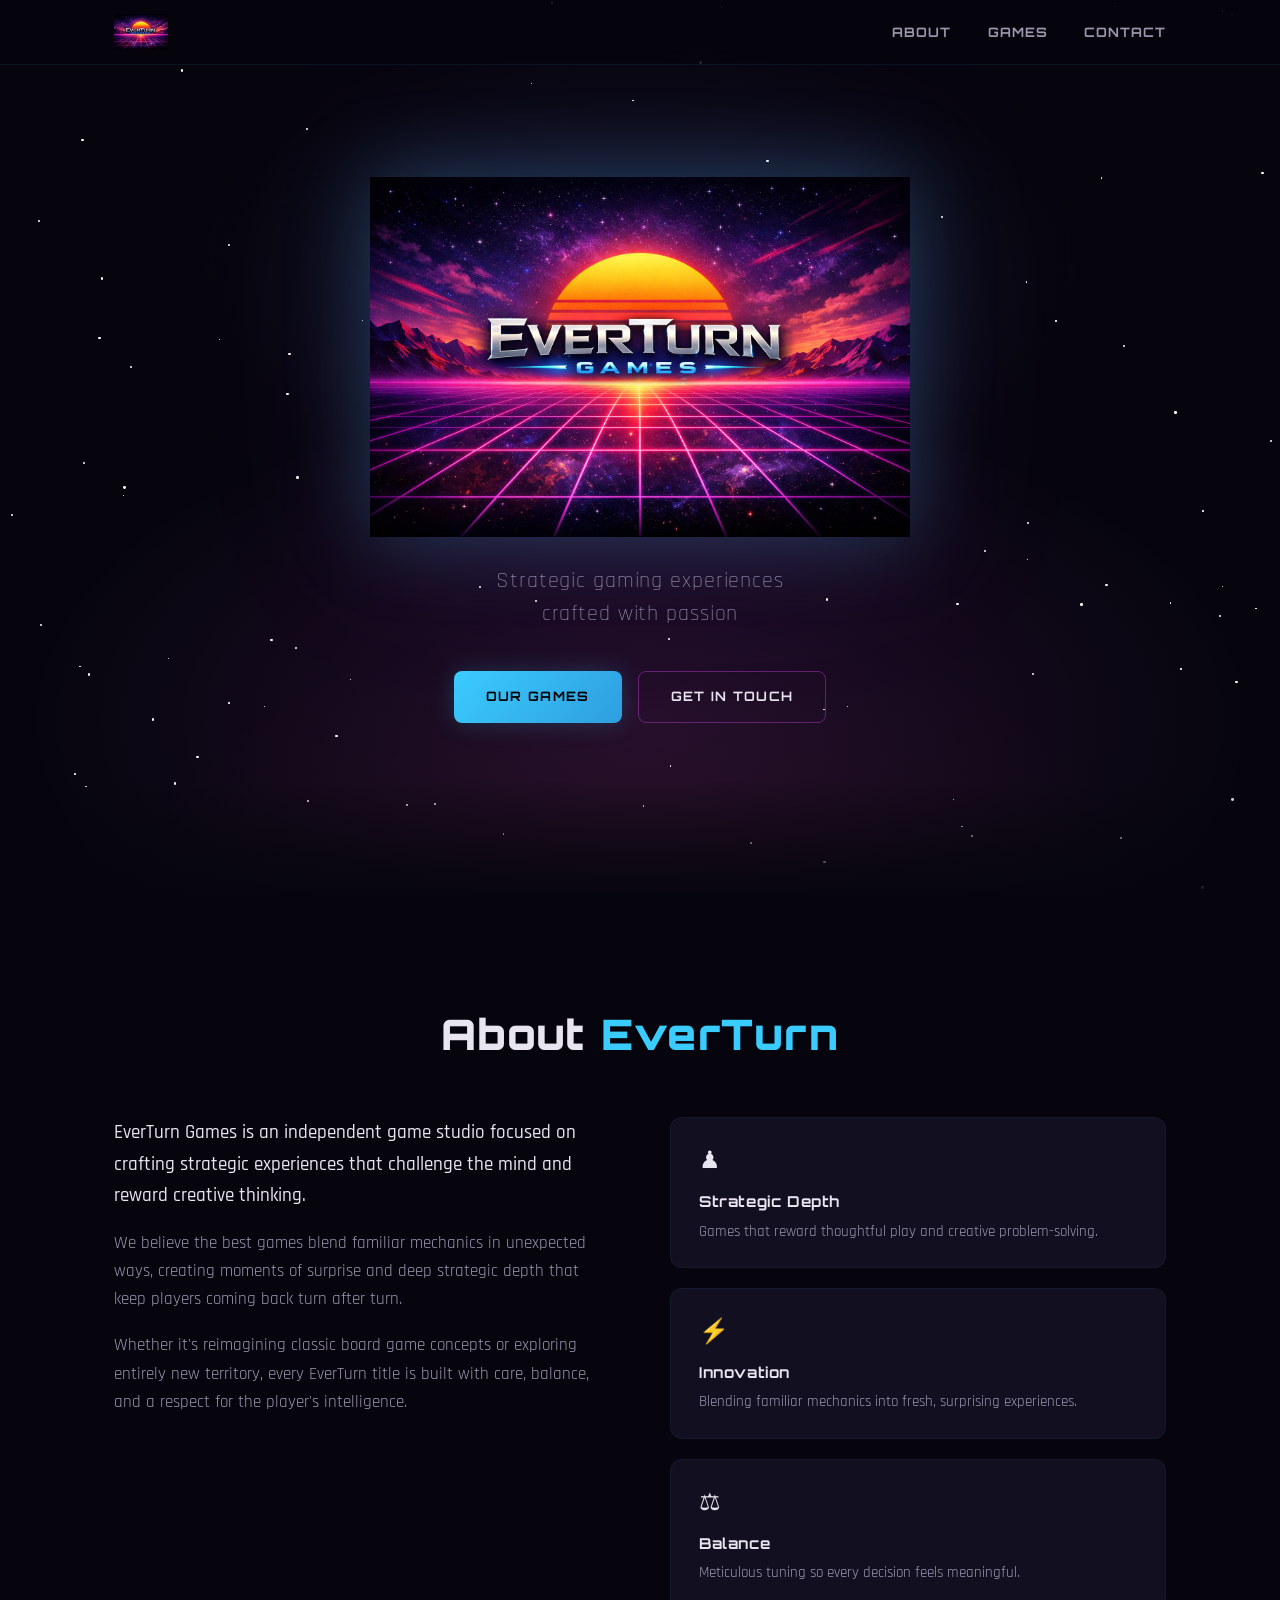
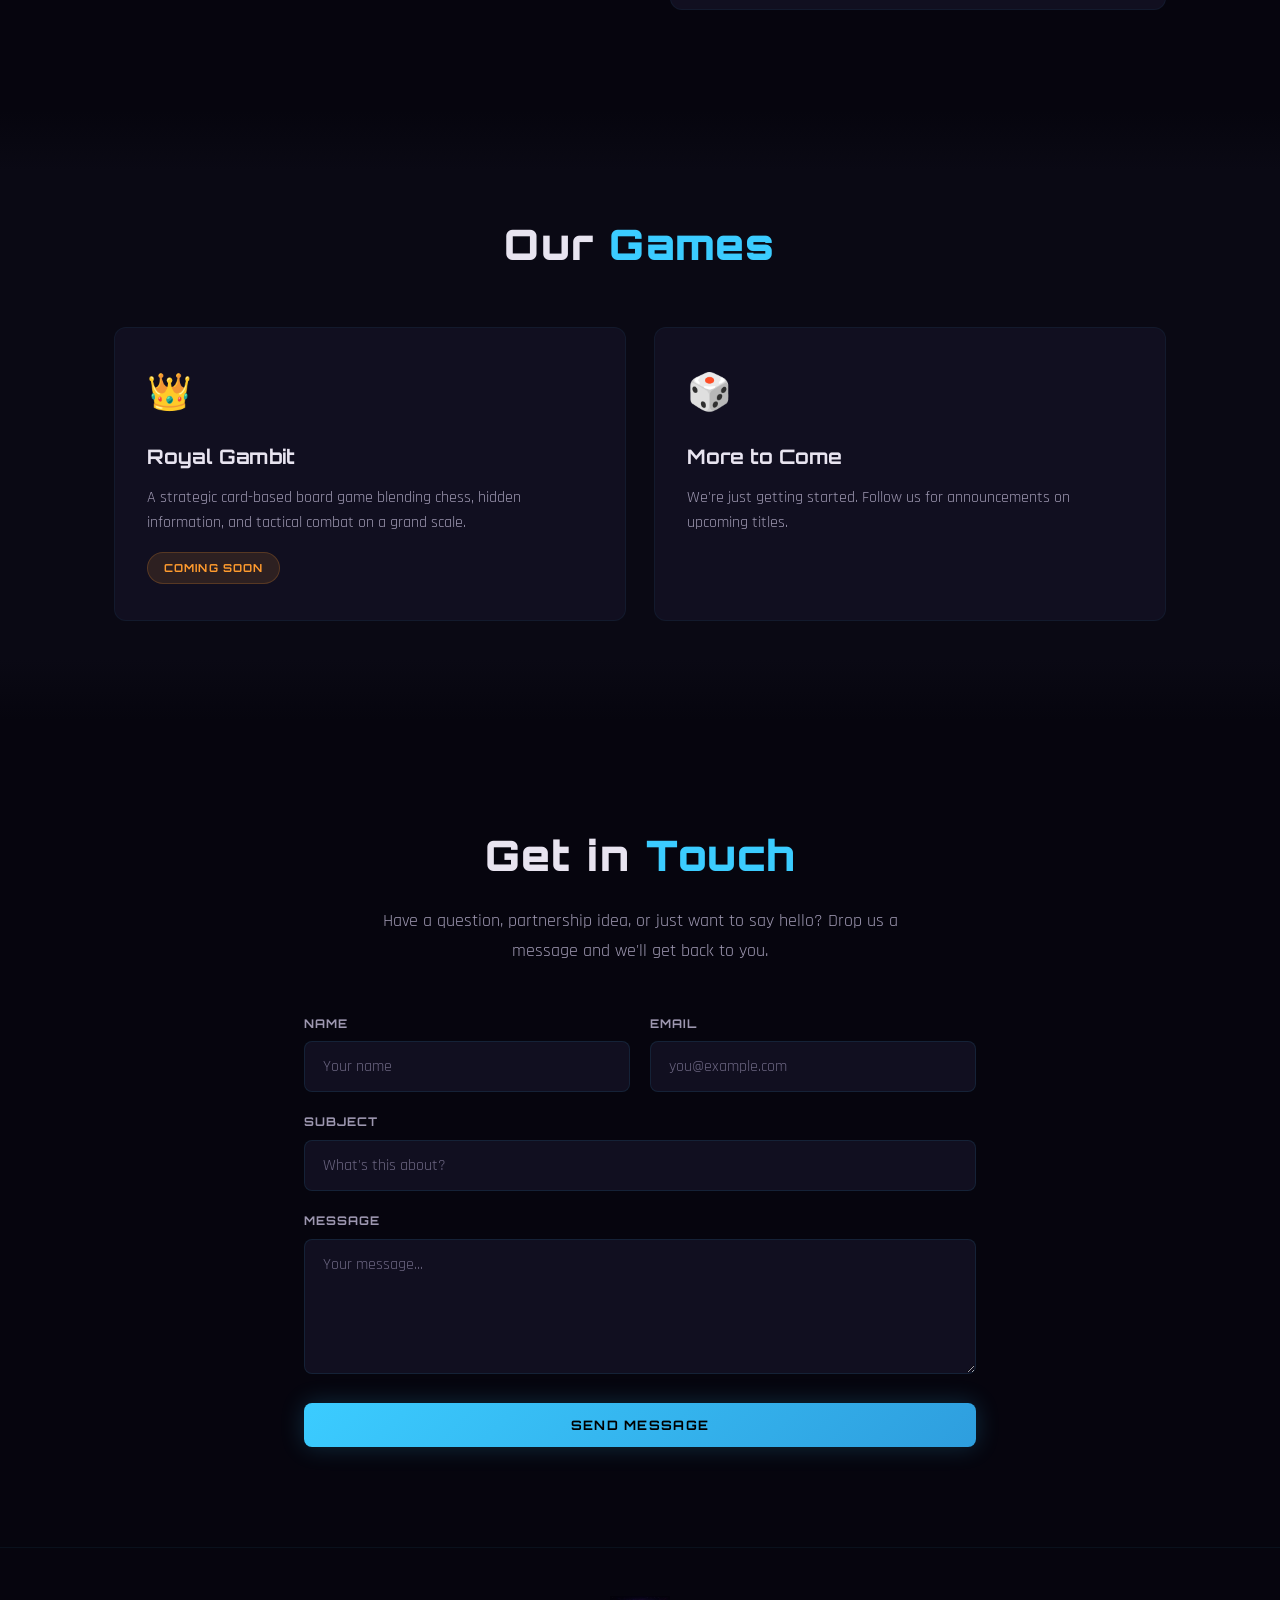
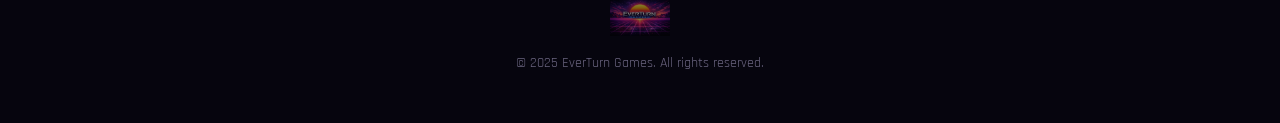
==== index.html @ e9b7fc5c "Initial site launch" ====
<!DOCTYPE html>
<html lang="en">
<head>
  <meta charset="UTF-8">
  <meta name="viewport" content="width=device-width, initial-scale=1.0">
  <title>EverTurn Games</title>
  <meta name="description" content="EverTurn Games — Strategic gaming experiences crafted with passion.">
  <link rel="stylesheet" href="style.css">
  <link rel="preconnect" href="https://fonts.googleapis.com">
  <link rel="preconnect" href="https://fonts.gstatic.com" crossorigin>
  <link href="https://fonts.googleapis.com/css2?family=Orbitron:wght@400;700;900&family=Rajdhani:wght@300;400;500;600;700&display=swap" rel="stylesheet">
</head>
<body>

  <!-- ═══════════════ NAV ═══════════════ -->
  <nav class="site-nav" id="nav">
    <div class="nav-inner">
      <a href="#hero" class="nav-logo">
        <img src="images/logo.png" alt="EverTurn Games" height="40">
      </a>
      <button class="nav-toggle" id="navToggle" aria-label="Toggle menu">
        <span></span><span></span><span></span>
      </button>
      <ul class="nav-links" id="navLinks">
        <li><a href="#about">About</a></li>
        <li><a href="#games">Games</a></li>
        <li><a href="#contact">Contact</a></li>
      </ul>
    </div>
  </nav>

  <!-- ═══════════════ HERO ═══════════════ -->
  <section class="hero" id="hero">
    <div class="hero-bg"></div>
    <div class="star-field" id="starField"></div>
    <div class="hero-content">
      <img src="images/logo.png" alt="EverTurn Games" class="hero-logo">
      <p class="hero-tagline">Strategic gaming experiences<br>crafted with passion</p>
      <div class="hero-buttons">
        <a href="#games" class="btn btn-primary">Our Games</a>
        <a href="#contact" class="btn btn-outline">Get in Touch</a>
      </div>
    </div>
    <div class="hero-fade"></div>
  </section>

  <!-- ═══════════════ ABOUT ═══════════════ -->
  <section class="section" id="about">
    <div class="container">
      <h2 class="section-title">About <span class="accent">EverTurn</span></h2>
      <div class="about-grid">
        <div class="about-text">
          <p>
            EverTurn Games is an independent game studio focused on crafting
            strategic experiences that challenge the mind and reward creative thinking.
          </p>
          <p>
            We believe the best games blend familiar mechanics in unexpected ways,
            creating moments of surprise and deep strategic depth that keep players
            coming back turn after turn.
          </p>
          <p>
            Whether it's reimagining classic board game concepts or exploring
            entirely new territory, every EverTurn title is built with care,
            balance, and a respect for the player's intelligence.
          </p>
        </div>
        <div class="about-values">
          <div class="value-card">
            <div class="value-icon">♟</div>
            <h3>Strategic Depth</h3>
            <p>Games that reward thoughtful play and creative problem-solving.</p>
          </div>
          <div class="value-card">
            <div class="value-icon">⚡</div>
            <h3>Innovation</h3>
            <p>Blending familiar mechanics into fresh, surprising experiences.</p>
          </div>
          <div class="value-card">
            <div class="value-icon">⚖</div>
            <h3>Balance</h3>
            <p>Meticulous tuning so every decision feels meaningful.</p>
          </div>
        </div>
      </div>
    </div>
  </section>

  <!-- ═══════════════ GAMES ═══════════════ -->
  <section class="section section-alt" id="games">
    <div class="container">
      <h2 class="section-title">Our <span class="accent">Games</span></h2>
      <div class="games-grid">
        <div class="game-card game-card--coming-soon">
          <div class="game-card-inner">
            <div class="game-card-icon">👑</div>
            <h3>Royal Gambit</h3>
            <p>A strategic card-based board game blending chess, hidden information, and tactical combat on a grand scale.</p>
            <span class="badge">Coming Soon</span>
          </div>
        </div>
        <div class="game-card game-card--placeholder">
          <div class="game-card-inner">
            <div class="game-card-icon">🎲</div>
            <h3>More to Come</h3>
            <p>We're just getting started. Follow us for announcements on upcoming titles.</p>
          </div>
        </div>
      </div>
    </div>
  </section>

  <!-- ═══════════════ CONTACT ═══════════════ -->
  <section class="section" id="contact">
    <div class="container container-narrow">
      <h2 class="section-title">Get in <span class="accent">Touch</span></h2>
      <p class="section-subtitle">
        Have a question, partnership idea, or just want to say hello?
        Drop us a message and we'll get back to you.
      </p>

      <!--
        ╔══════════════════════════════════════════════════════╗
        ║  FORMSPREE SETUP (one-time, takes 2 minutes):       ║
        ║                                                      ║
        ║  1. Go to https://formspree.io and sign up (free).  ║
        ║  2. Create a new form pointed to                     ║
        ║     contact@everturngames.com                        ║
        ║  3. Copy the form ID (looks like "xabcdefg").        ║
        ║  4. Replace YOUR_FORM_ID below with that ID.         ║
        ╚══════════════════════════════════════════════════════╝
      -->
      <form
        action="https://formspree.io/f/meelgbve"
        method="POST"
        class="contact-form"
        id="contactForm"
      >
        <div class="form-row">
          <div class="form-group">
            <label for="name">Name</label>
            <input type="text" id="name" name="name" required placeholder="Your name">
          </div>
          <div class="form-group">
            <label for="email">Email</label>
            <input type="email" id="email" name="email" required placeholder="you@example.com">
          </div>
        </div>
        <div class="form-group">
          <label for="subject">Subject</label>
          <input type="text" id="subject" name="subject" required placeholder="What's this about?">
        </div>
        <div class="form-group">
          <label for="message">Message</label>
          <textarea id="message" name="message" rows="5" required placeholder="Your message..."></textarea>
        </div>

        <!-- Honeypot for spam -->
        <input type="text" name="_gotcha" style="display:none">

        <button type="submit" class="btn btn-primary btn-full">Send Message</button>
      </form>
    </div>
  </section>

  <!-- ═══════════════ FOOTER ═══════════════ -->
  <footer class="site-footer">
    <div class="container">
      <img src="images/logo.png" alt="EverTurn Games" class="footer-logo">
      <p class="footer-text">&copy; 2025 EverTurn Games. All rights reserved.</p>
    </div>
  </footer>

  <script src="script.js"></script>
</body>
</html>
---- style.css ----
/* ═══════════════════════════════════════════
   EverTurn Games — Dark Cinematic Theme
   ═══════════════════════════════════════════ */

/* ── Reset & Variables ── */
*, *::before, *::after {
  margin: 0;
  padding: 0;
  box-sizing: border-box;
}

:root {
  --bg-deep:     #06050e;
  --bg-section:  #0a0914;
  --bg-card:     #110f20;
  --bg-card-hover: #1a1734;

  --neon-blue:   #3bccff;
  --neon-pink:   #e84bff;
  --neon-orange: #ff9b2e;
  --sunset:      #ff5e3a;

  --text-primary:   #e8e4f0;
  --text-secondary: #9d97b0;
  --text-dim:       #6b6580;

  --font-display: 'Orbitron', sans-serif;
  --font-body:    'Rajdhani', sans-serif;

  --container-max: 1100px;
  --radius:  12px;
  --radius-sm: 8px;
}

html {
  scroll-behavior: smooth;
  scroll-padding-top: 70px;
}

body {
  font-family: var(--font-body);
  font-weight: 400;
  font-size: 17px;
  line-height: 1.65;
  color: var(--text-primary);
  background: var(--bg-deep);
  -webkit-font-smoothing: antialiased;
}

img { max-width: 100%; display: block; }
a   { color: var(--neon-blue); text-decoration: none; }

.container {
  max-width: var(--container-max);
  margin: 0 auto;
  padding: 0 24px;
}
.container-narrow { max-width: 720px; }


/* ═══════════════ NAV ═══════════════ */
.site-nav {
  position: fixed;
  top: 0; left: 0; right: 0;
  z-index: 1000;
  background: rgba(6, 5, 14, 0.7);
  backdrop-filter: blur(18px);
  -webkit-backdrop-filter: blur(18px);
  border-bottom: 1px solid rgba(59, 204, 255, 0.08);
  transition: background 0.3s;
}
.site-nav.scrolled {
  background: rgba(6, 5, 14, 0.92);
}
.nav-inner {
  max-width: var(--container-max);
  margin: 0 auto;
  padding: 0 24px;
  display: flex;
  align-items: center;
  justify-content: space-between;
  height: 64px;
}
.nav-logo img { height: 36px; width: auto; }
.nav-links {
  display: flex;
  list-style: none;
  gap: 36px;
}
.nav-links a {
  font-family: var(--font-display);
  font-size: 13px;
  font-weight: 700;
  letter-spacing: 0.08em;
  text-transform: uppercase;
  color: var(--text-secondary);
  transition: color 0.25s;
}
.nav-links a:hover { color: var(--neon-blue); }

/* Mobile toggle */
.nav-toggle {
  display: none;
  background: none;
  border: none;
  cursor: pointer;
  flex-direction: column;
  gap: 5px;
  padding: 4px;
}
.nav-toggle span {
  display: block;
  width: 24px;
  height: 2px;
  background: var(--text-primary);
  border-radius: 2px;
  transition: transform 0.3s, opacity 0.3s;
}


/* ═══════════════ HERO ═══════════════ */
.hero {
  position: relative;
  min-height: 100vh;
  display: flex;
  align-items: center;
  justify-content: center;
  overflow: hidden;
}
.hero-bg {
  position: absolute;
  inset: 0;
  background:
    radial-gradient(ellipse 80% 60% at 50% 80%, rgba(232, 75, 255, 0.12) 0%, transparent 60%),
    radial-gradient(ellipse 70% 50% at 50% 30%, rgba(59, 204, 255, 0.08) 0%, transparent 50%),
    radial-gradient(ellipse 100% 80% at 50% 100%, rgba(255, 94, 58, 0.06) 0%, transparent 40%),
    var(--bg-deep);
}
.star-field {
  position: absolute;
  inset: 0;
  pointer-events: none;
}
.star-field .star {
  position: absolute;
  width: 2px;
  height: 2px;
  background: #fff;
  border-radius: 50%;
  animation: twinkle var(--dur) ease-in-out infinite alternate;
}
@keyframes twinkle {
  0%   { opacity: var(--min-o, 0.15); }
  100% { opacity: var(--max-o, 0.8); }
}

.hero-content {
  position: relative;
  z-index: 2;
  text-align: center;
  padding: 0 24px;
  animation: fadeUp 1s ease-out both;
}
@keyframes fadeUp {
  from { opacity: 0; transform: translateY(30px); }
  to   { opacity: 1; transform: translateY(0); }
}

.hero-logo {
  max-width: 600px;
  width: 90%;
  margin: 0 auto 28px;
  filter: drop-shadow(0 0 40px rgba(59, 204, 255, 0.25))
          drop-shadow(0 0 80px rgba(232, 75, 255, 0.12));
}

.hero-tagline {
  font-family: var(--font-body);
  font-size: 22px;
  font-weight: 300;
  color: var(--text-secondary);
  letter-spacing: 0.04em;
  margin-bottom: 40px;
  line-height: 1.5;
}

.hero-buttons {
  display: flex;
  gap: 16px;
  justify-content: center;
  flex-wrap: wrap;
}

.hero-fade {
  position: absolute;
  bottom: 0; left: 0; right: 0;
  height: 120px;
  background: linear-gradient(to bottom, transparent, var(--bg-deep));
  z-index: 1;
}


/* ═══════════════ BUTTONS ═══════════════ */
.btn {
  display: inline-flex;
  align-items: center;
  justify-content: center;
  font-family: var(--font-display);
  font-size: 13px;
  font-weight: 700;
  letter-spacing: 0.1em;
  text-transform: uppercase;
  padding: 14px 32px;
  border-radius: var(--radius-sm);
  border: none;
  cursor: pointer;
  transition: all 0.3s;
}
.btn-primary {
  background: linear-gradient(135deg, var(--neon-blue), #2e9ede);
  color: #000;
  box-shadow: 0 0 24px rgba(59, 204, 255, 0.2);
}
.btn-primary:hover {
  box-shadow: 0 0 36px rgba(59, 204, 255, 0.4);
  transform: translateY(-2px);
}
.btn-outline {
  background: transparent;
  color: var(--text-primary);
  border: 1px solid rgba(232, 75, 255, 0.35);
}
.btn-outline:hover {
  border-color: var(--neon-pink);
  box-shadow: 0 0 20px rgba(232, 75, 255, 0.15);
  transform: translateY(-2px);
}
.btn-full { width: 100%; }


/* ═══════════════ SECTIONS ═══════════════ */
.section {
  padding: 100px 0;
  position: relative;
}
.section-alt {
  background:
    linear-gradient(180deg, var(--bg-deep) 0%, var(--bg-section) 10%, var(--bg-section) 90%, var(--bg-deep) 100%);
}

.section-title {
  font-family: var(--font-display);
  font-size: clamp(28px, 4vw, 42px);
  font-weight: 900;
  text-align: center;
  margin-bottom: 16px;
  letter-spacing: 0.03em;
}
.section-title .accent { color: var(--neon-blue); }

.section-subtitle {
  text-align: center;
  color: var(--text-secondary);
  max-width: 520px;
  margin: 0 auto 48px;
  font-size: 18px;
}


/* ═══════════════ ABOUT ═══════════════ */
.about-grid {
  display: grid;
  grid-template-columns: 1fr 1fr;
  gap: 60px;
  margin-top: 48px;
  align-items: start;
}
.about-text p {
  margin-bottom: 18px;
  color: var(--text-secondary);
  font-size: 17px;
}
.about-text p:first-child {
  color: var(--text-primary);
  font-size: 19px;
  font-weight: 500;
}
.about-values {
  display: flex;
  flex-direction: column;
  gap: 20px;
}
.value-card {
  background: var(--bg-card);
  border: 1px solid rgba(59, 204, 255, 0.06);
  border-radius: var(--radius);
  padding: 24px 28px;
  transition: border-color 0.3s, transform 0.3s;
}
.value-card:hover {
  border-color: rgba(59, 204, 255, 0.18);
  transform: translateX(4px);
}
.value-icon {
  font-size: 24px;
  margin-bottom: 8px;
}
.value-card h3 {
  font-family: var(--font-display);
  font-size: 15px;
  font-weight: 700;
  letter-spacing: 0.04em;
  margin-bottom: 6px;
}
.value-card p {
  font-size: 15px;
  color: var(--text-secondary);
  line-height: 1.5;
}


/* ═══════════════ GAMES ═══════════════ */
.games-grid {
  display: grid;
  grid-template-columns: repeat(auto-fit, minmax(300px, 1fr));
  gap: 28px;
  margin-top: 48px;
}
.game-card {
  background: var(--bg-card);
  border: 1px solid rgba(59, 204, 255, 0.06);
  border-radius: var(--radius);
  overflow: hidden;
  transition: border-color 0.3s, transform 0.3s, box-shadow 0.3s;
}
.game-card:hover {
  border-color: rgba(59, 204, 255, 0.2);
  transform: translateY(-4px);
  box-shadow: 0 12px 40px rgba(0, 0, 0, 0.4);
}
.game-card-inner { padding: 36px 32px; }
.game-card-icon { font-size: 36px; margin-bottom: 16px; }
.game-card h3 {
  font-family: var(--font-display);
  font-size: 20px;
  font-weight: 700;
  margin-bottom: 12px;
}
.game-card p {
  color: var(--text-secondary);
  font-size: 16px;
  line-height: 1.6;
  margin-bottom: 16px;
}
.badge {
  display: inline-block;
  font-family: var(--font-display);
  font-size: 11px;
  font-weight: 700;
  letter-spacing: 0.1em;
  text-transform: uppercase;
  padding: 6px 16px;
  border-radius: 100px;
  background: rgba(255, 155, 46, 0.12);
  color: var(--neon-orange);
  border: 1px solid rgba(255, 155, 46, 0.2);
}


/* ═══════════════ CONTACT FORM ═══════════════ */
.contact-form {
  margin-top: 48px;
}
.form-row {
  display: grid;
  grid-template-columns: 1fr 1fr;
  gap: 20px;
}
.form-group {
  margin-bottom: 20px;
}
.form-group label {
  display: block;
  font-family: var(--font-display);
  font-size: 12px;
  font-weight: 700;
  letter-spacing: 0.08em;
  text-transform: uppercase;
  color: var(--text-secondary);
  margin-bottom: 8px;
}
.form-group input,
.form-group textarea {
  width: 100%;
  font-family: var(--font-body);
  font-size: 16px;
  color: var(--text-primary);
  background: var(--bg-card);
  border: 1px solid rgba(59, 204, 255, 0.1);
  border-radius: var(--radius-sm);
  padding: 14px 18px;
  transition: border-color 0.3s, box-shadow 0.3s;
  outline: none;
}
.form-group input::placeholder,
.form-group textarea::placeholder {
  color: var(--text-dim);
}
.form-group input:focus,
.form-group textarea:focus {
  border-color: var(--neon-blue);
  box-shadow: 0 0 0 3px rgba(59, 204, 255, 0.08);
}
.form-group textarea { resize: vertical; min-height: 120px; }


/* ═══════════════ FOOTER ═══════════════ */
.site-footer {
  border-top: 1px solid rgba(59, 204, 255, 0.06);
  padding: 48px 0;
  text-align: center;
}
.footer-logo {
  height: 40px;
  margin: 0 auto 16px;
  opacity: 0.5;
}
.footer-text {
  font-size: 14px;
  color: var(--text-dim);
}


/* ═══════════════ SCROLL ANIMATIONS ═══════════════ */
.section-title,
.about-text,
.value-card,
.game-card,
.contact-form,
.section-subtitle {
  opacity: 0;
  transform: translateY(24px);
  transition: opacity 0.7s ease-out, transform 0.7s ease-out;
}
.visible {
  opacity: 1;
  transform: translateY(0);
}
/* Stagger children */
.value-card:nth-child(2) { transition-delay: 0.1s; }
.value-card:nth-child(3) { transition-delay: 0.2s; }
.game-card:nth-child(2) { transition-delay: 0.12s; }


/* ═══════════════ RESPONSIVE ═══════════════ */
@media (max-width: 768px) {
  .nav-toggle { display: flex; }
  .nav-links {
    position: fixed;
    top: 64px;
    left: 0; right: 0;
    background: rgba(6, 5, 14, 0.96);
    backdrop-filter: blur(20px);
    flex-direction: column;
    align-items: center;
    gap: 0;
    padding: 8px 0 20px;
    transform: translateY(-110%);
    transition: transform 0.35s ease;
    border-bottom: 1px solid rgba(59, 204, 255, 0.08);
  }
  .nav-links.open { transform: translateY(0); }
  .nav-links li { width: 100%; text-align: center; }
  .nav-links a {
    display: block;
    padding: 14px 0;
    font-size: 14px;
  }

  .hero-logo { max-width: 340px; }
  .hero-tagline { font-size: 18px; }

  .about-grid {
    grid-template-columns: 1fr;
    gap: 40px;
  }

  .form-row {
    grid-template-columns: 1fr;
    gap: 0;
  }

  .section { padding: 72px 0; }
}

@media (max-width: 480px) {
  .hero-logo { max-width: 260px; }
  .hero-tagline { font-size: 16px; }
  .hero-buttons { flex-direction: column; align-items: center; }
  .btn { width: 100%; max-width: 280px; }
}
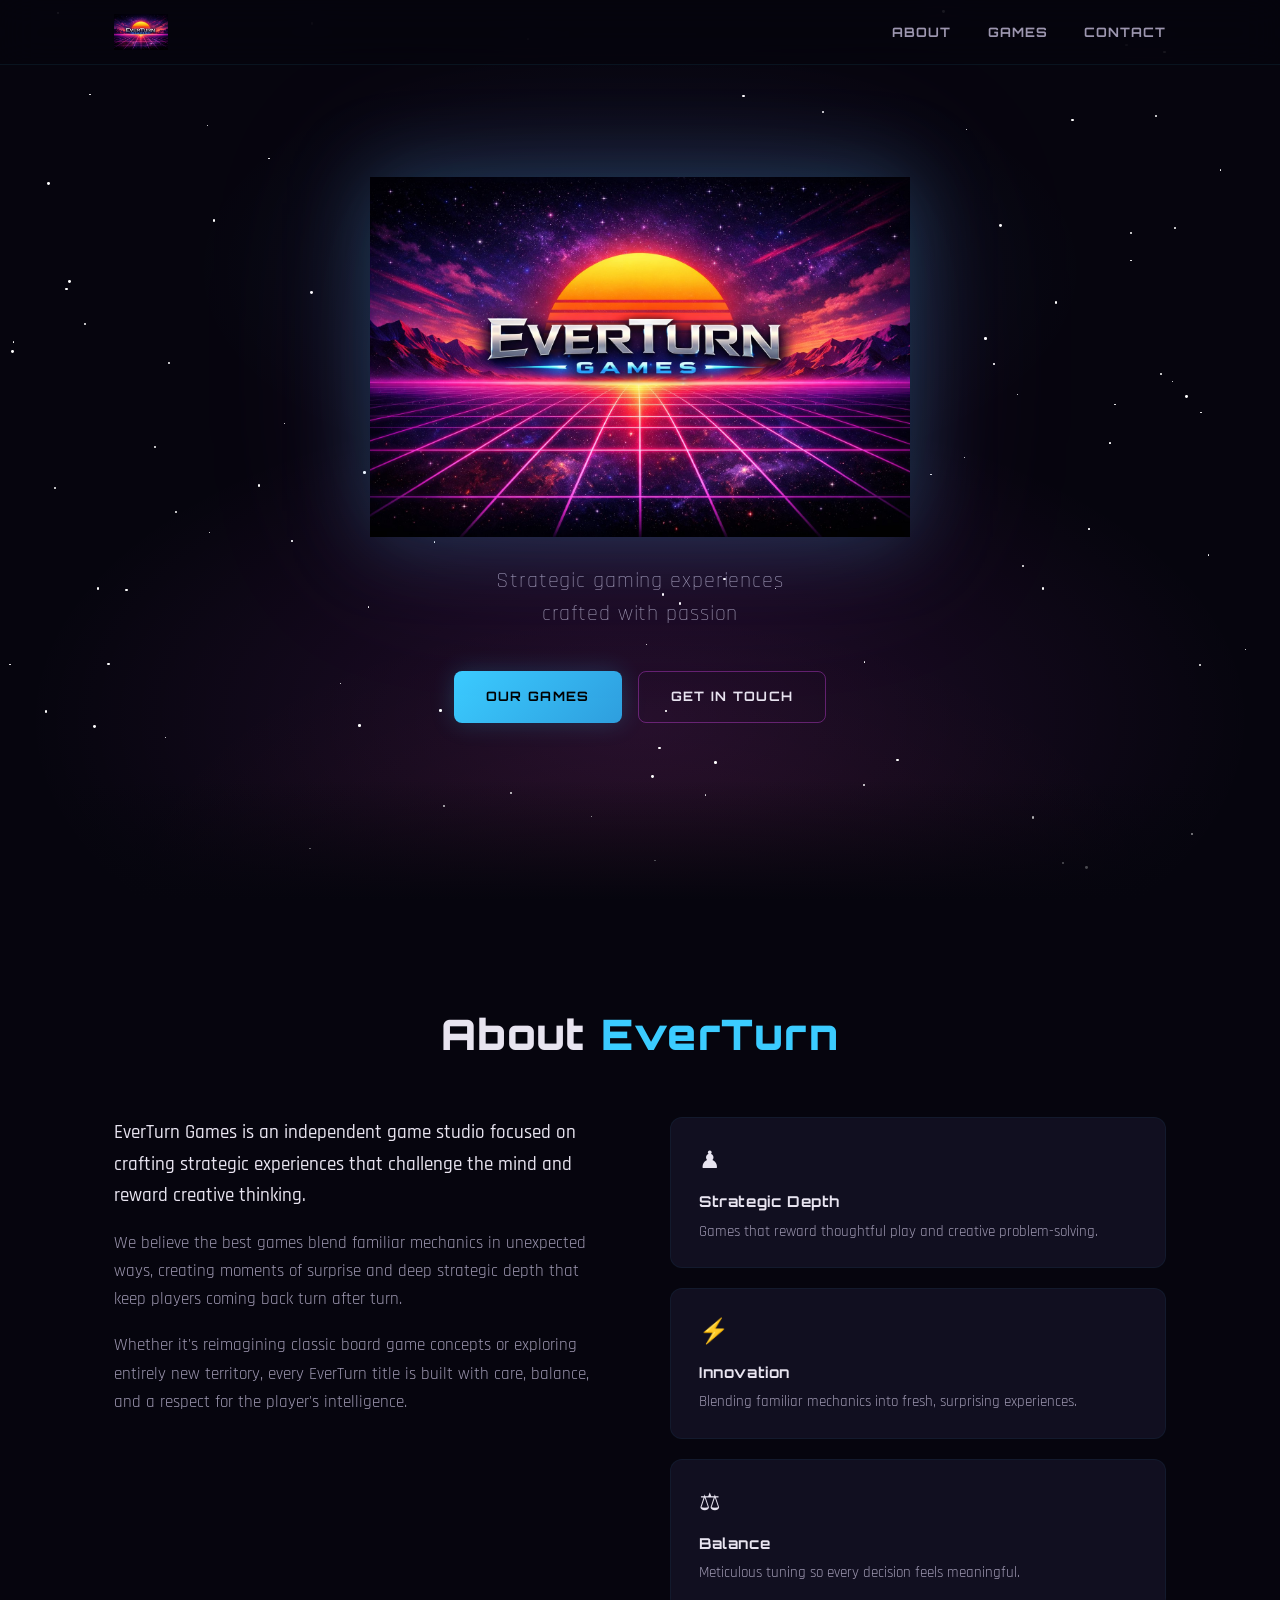
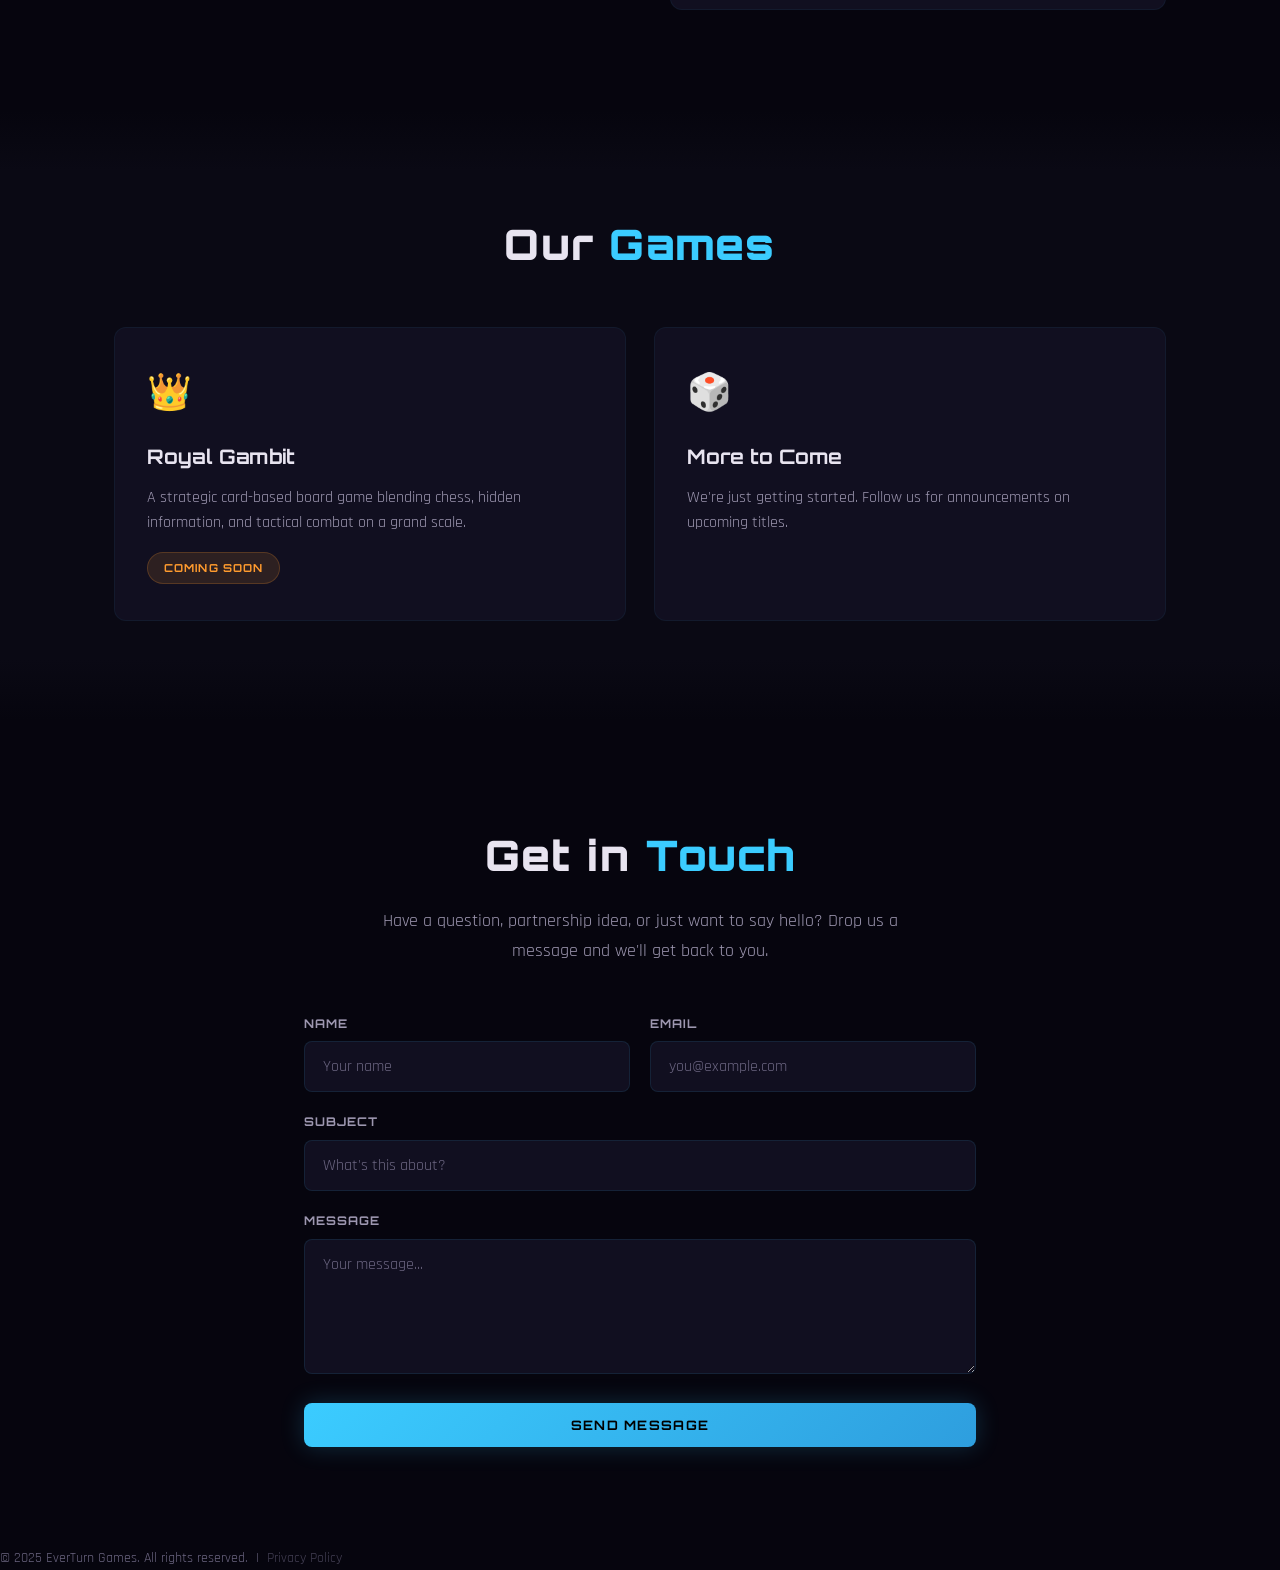
==== commit 9af1c98c: "Update footer content in index.html Removed footer section and added footer text with privacy policy" ====
--- a/index.html
+++ b/index.html
@@ -164,12 +164,11 @@
   </section>
 
   <!-- ═══════════════ FOOTER ═══════════════ -->
-  <footer class="site-footer">
-    <div class="container">
-      <img src="images/logo.png" alt="EverTurn Games" class="footer-logo">
-      <p class="footer-text">&copy; 2025 EverTurn Games. All rights reserved.</p>
-    </div>
-  </footer>
+<p class="footer-text">
+  &copy; 2025 EverTurn Games. All rights reserved.
+  &nbsp;|&nbsp;
+  <a href="privacy-policy.html" style="color:inherit; opacity:0.6; text-decoration:none;">Privacy Policy</a>
+</p>
 
   <script src="script.js"></script>
 </body>
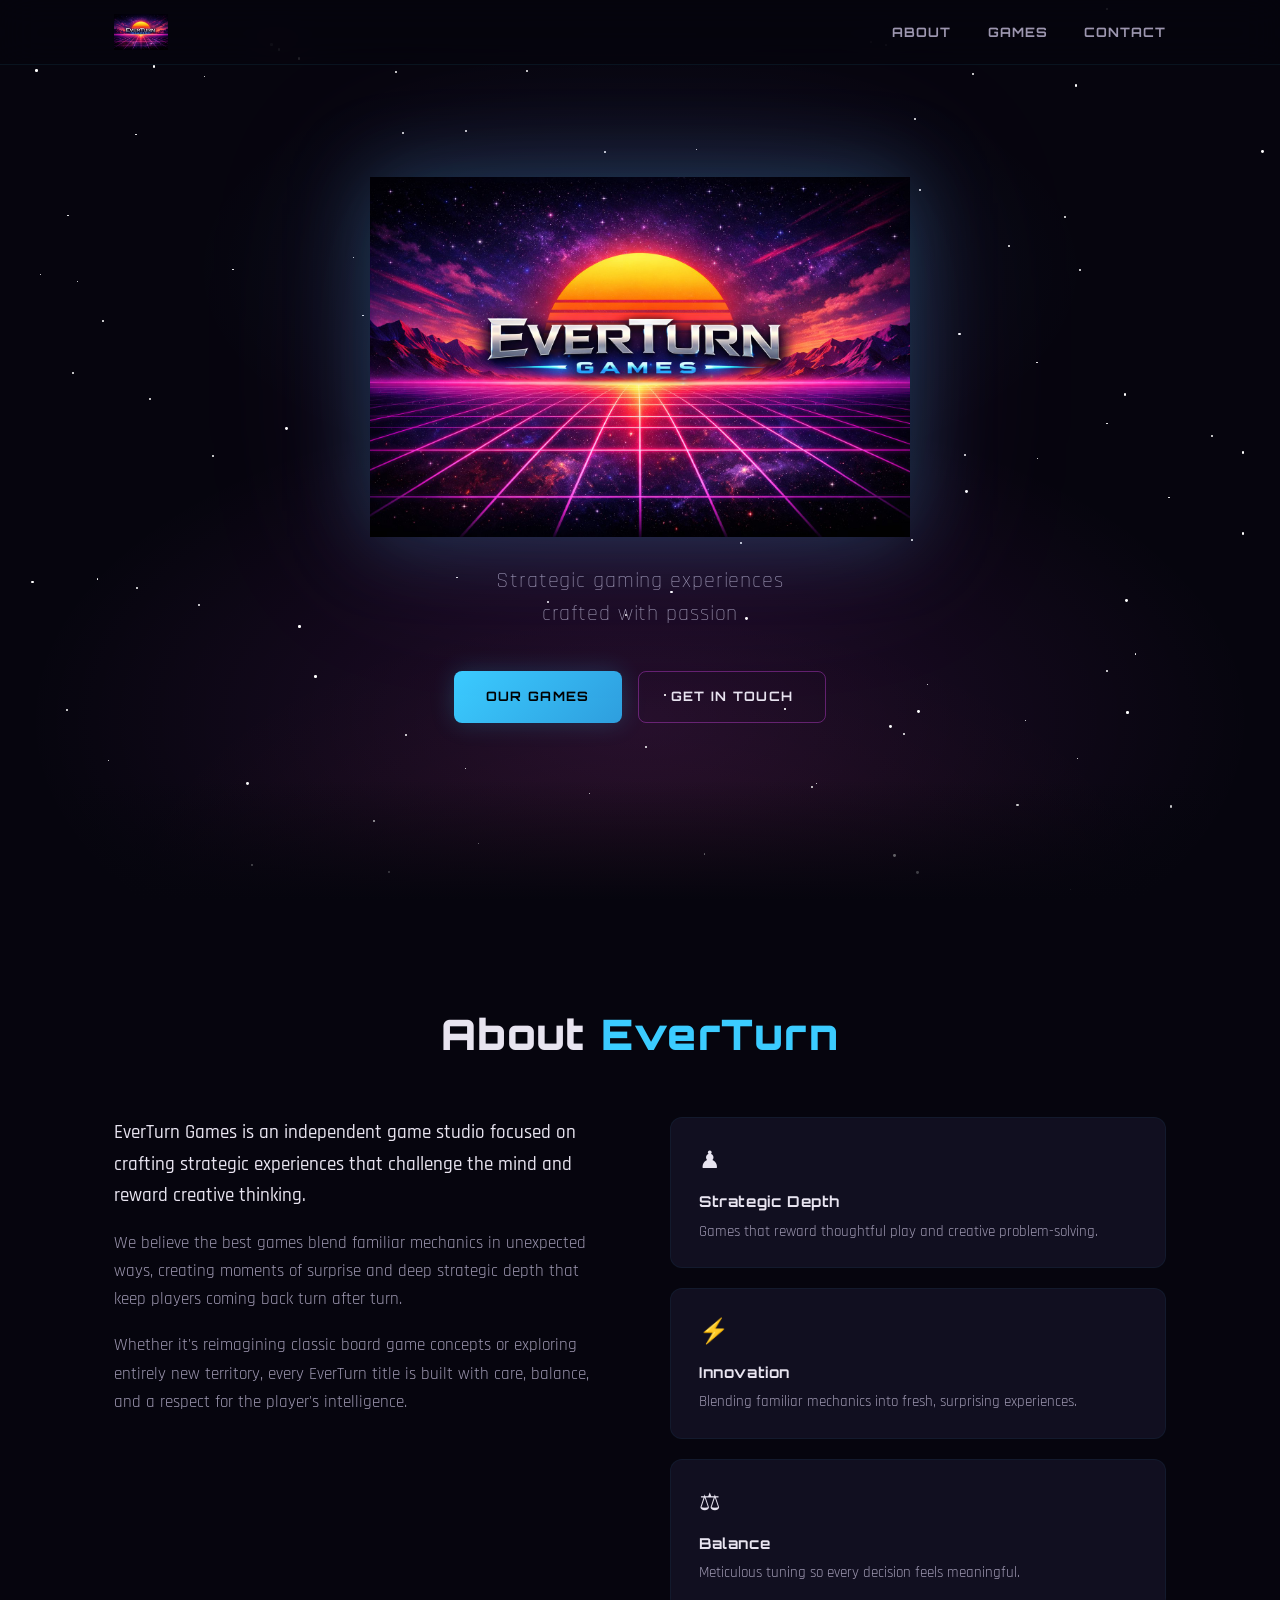
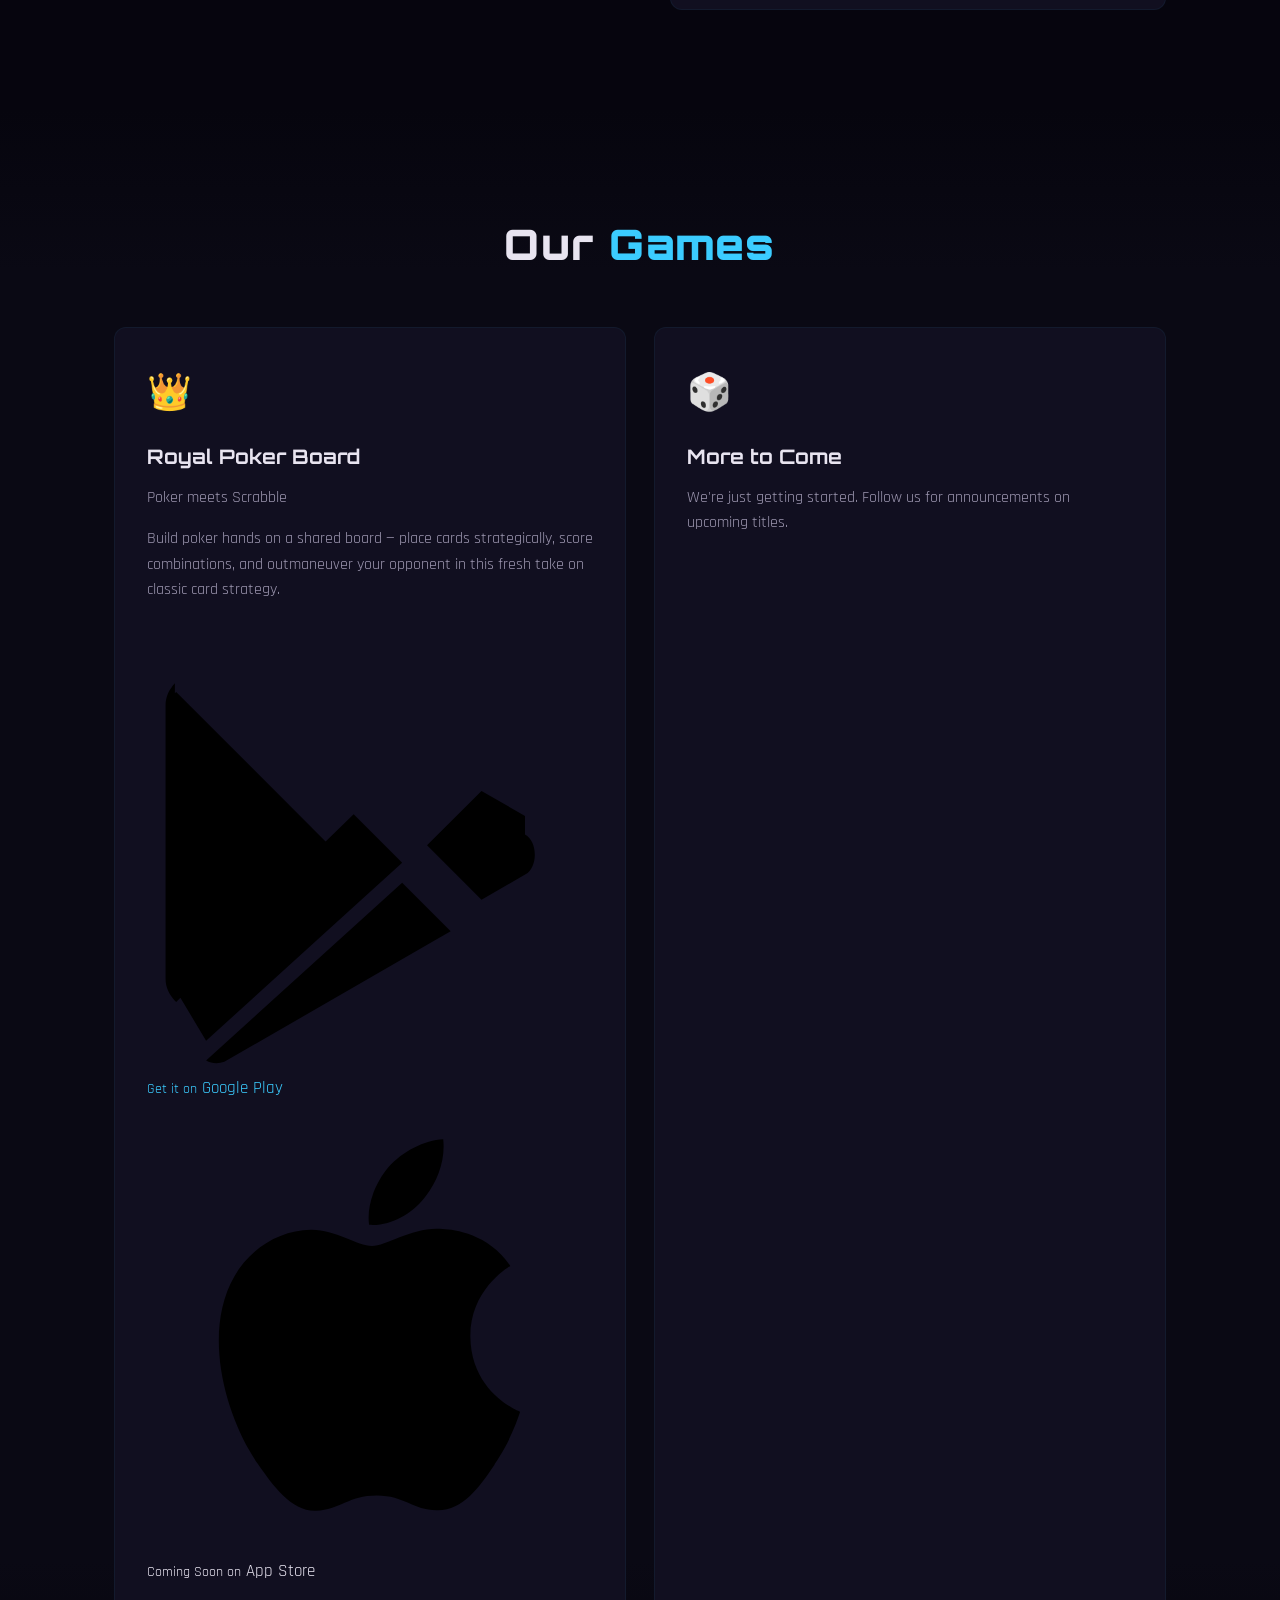
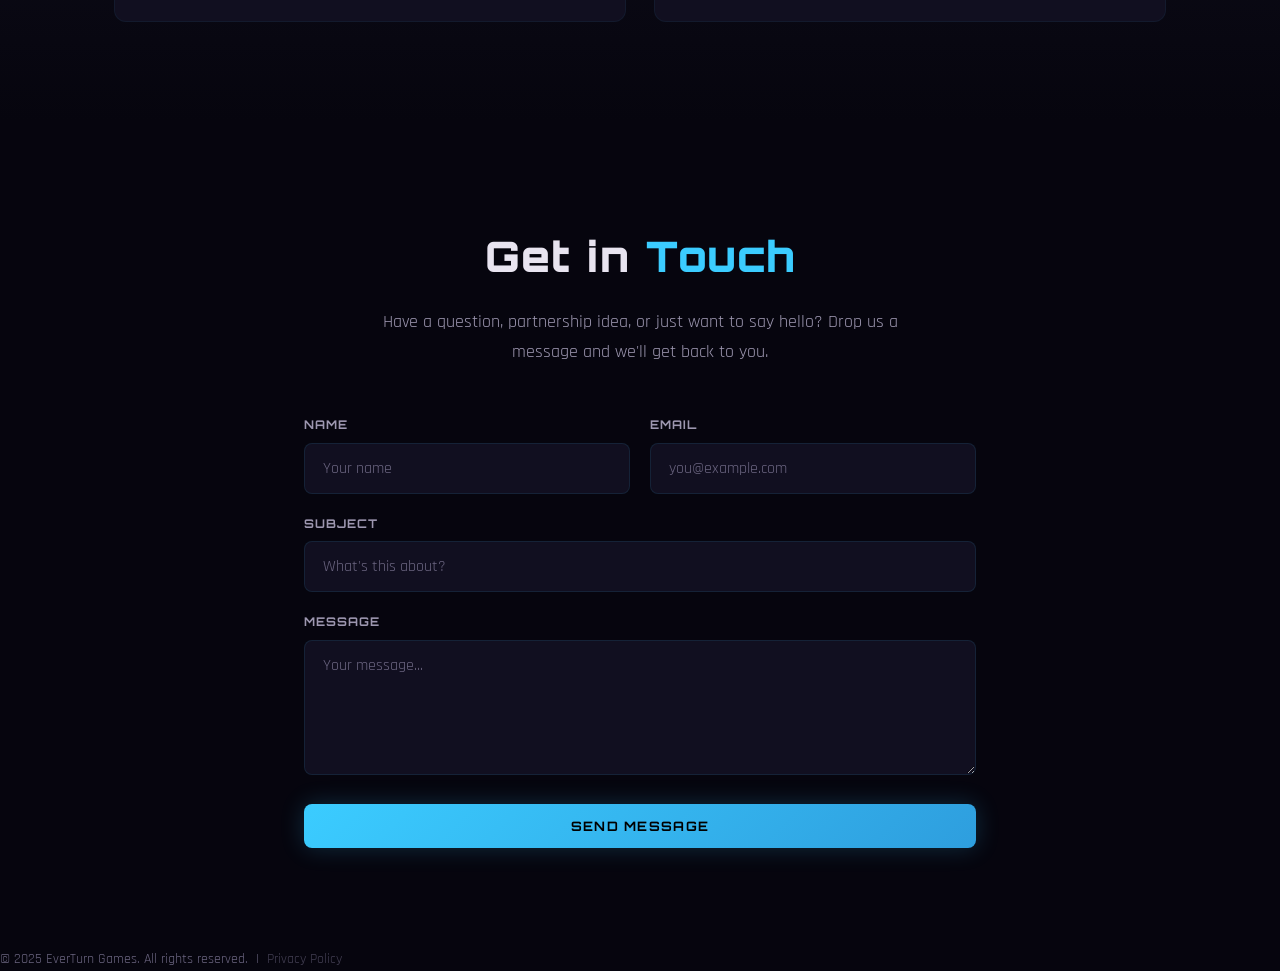
==== commit 9ba90370: "Refactor index.html structure and clean up comments" ====
--- a/index.html
+++ b/index.html
@@ -11,7 +11,7 @@
   <link href="https://fonts.googleapis.com/css2?family=Orbitron:wght@400;700;900&family=Rajdhani:wght@300;400;500;600;700&display=swap" rel="stylesheet">
 </head>
 <body>
-
+ 
   <!-- ═══════════════ NAV ═══════════════ -->
   <nav class="site-nav" id="nav">
     <div class="nav-inner">
@@ -28,7 +28,7 @@
       </ul>
     </div>
   </nav>
-
+ 
   <!-- ═══════════════ HERO ═══════════════ -->
   <section class="hero" id="hero">
     <div class="hero-bg"></div>
@@ -43,7 +43,7 @@
     </div>
     <div class="hero-fade"></div>
   </section>
-
+ 
   <!-- ═══════════════ ABOUT ═══════════════ -->
   <section class="section" id="about">
     <div class="container">
@@ -85,20 +85,66 @@
       </div>
     </div>
   </section>
-
+ 
   <!-- ═══════════════ GAMES ═══════════════ -->
   <section class="section section-alt" id="games">
     <div class="container">
       <h2 class="section-title">Our <span class="accent">Games</span></h2>
       <div class="games-grid">
-        <div class="game-card game-card--coming-soon">
+ 
+        <!-- ── ROYAL POKER BOARD ── -->
+        <div class="game-card game-card--live">
           <div class="game-card-inner">
-            <div class="game-card-icon">👑</div>
-            <h3>Royal Gambit</h3>
-            <p>A strategic card-based board game blending chess, hidden information, and tactical combat on a grand scale.</p>
-            <span class="badge">Coming Soon</span>
-          </div>
-        </div>
+            <!--
+              ICON PLACEMENT:
+              Put the Royal Poker Board icon image at:
+                images/royal-poker-board-icon.png
+              Recommended: 512×512 px PNG (same image you use for the app stores)
+            -->
+            <img
+              src="images/royal-poker-board-icon.png"
+              alt="Royal Poker Board icon"
+              class="game-card-icon-img"
+              onerror="this.style.display='none'; this.nextElementSibling.style.display='flex';"
+            >
+            <div class="game-card-icon" style="display:none;">👑</div>
+ 
+            <h3>Royal Poker Board</h3>
+            <p class="game-tagline">Poker meets Scrabble</p>
+            <p>Build poker hands on a shared board — place cards strategically, score combinations, and outmaneuver your opponent in this fresh take on classic card strategy.</p>
+ 
+            <div class="store-buttons">
+              <!-- Google Play -->
+              <a
+                href="https://play.google.com/store/apps/details?id=com.everturn.royalpokerboard"
+                class="store-btn store-btn--gplay"
+                target="_blank"
+                rel="noopener"
+              >
+                <svg viewBox="0 0 24 24" xmlns="http://www.w3.org/2000/svg" aria-hidden="true">
+                  <path d="M3.18 23.76c.3.17.65.19.98.07l12.18-7.03-2.61-2.61-10.55 9.57zm-1.68-20.3C1.19 3.8 1 4.18 1 4.64v14.72c0 .46.19.84.5 1.18l.07.07 8.24-8.24v-.2L1.57 3.93l-.07.07zM20.34 10.6l-2.34-1.35-2.93 2.93 2.93 2.93 2.37-1.37c.67-.39.67-1.76-.03-2.14zm-17.16 12.1l10.55-9.59-2.61-2.61L1.5 19.88l1.68 2.82z"/>
+                </svg>
+                <span>
+                  <small>Get it on</small>
+                  Google Play
+                </span>
+              </a>
+ 
+              <!-- App Store — Coming Soon -->
+              <div class="store-btn store-btn--apple store-btn--soon">
+                <svg viewBox="0 0 24 24" xmlns="http://www.w3.org/2000/svg" aria-hidden="true">
+                  <path d="M18.71 19.5c-.83 1.24-1.71 2.45-3.05 2.47-1.34.03-1.77-.79-3.29-.79-1.53 0-2 .77-3.27.82-1.31.05-2.3-1.32-3.14-2.53C4.25 17 2.94 12.45 4.7 9.39c.87-1.52 2.43-2.48 4.12-2.51 1.28-.02 2.5.87 3.29.87.78 0 2.26-1.07 3.8-.91.65.03 2.47.26 3.64 1.98-.09.06-2.17 1.28-2.15 3.81.03 3.02 2.65 4.03 2.68 4.04-.03.07-.42 1.44-1.38 2.83M13 3.5c.73-.83 1.94-1.46 2.94-1.5.13 1.17-.34 2.35-1.04 3.19-.69.85-1.83 1.51-2.95 1.42-.15-1.15.41-2.35 1.05-3.11z"/>
+                </svg>
+                <span>
+                  <small>Coming Soon on</small>
+                  App Store
+                </span>
+              </div>
+            </div>
+          </div>
+        </div>
+ 
+        <!-- ── MORE TO COME ── -->
         <div class="game-card game-card--placeholder">
           <div class="game-card-inner">
             <div class="game-card-icon">🎲</div>
@@ -106,10 +152,11 @@
             <p>We're just getting started. Follow us for announcements on upcoming titles.</p>
           </div>
         </div>
+ 
       </div>
     </div>
   </section>
-
+ 
   <!-- ═══════════════ CONTACT ═══════════════ -->
   <section class="section" id="contact">
     <div class="container container-narrow">
@@ -118,18 +165,6 @@
         Have a question, partnership idea, or just want to say hello?
         Drop us a message and we'll get back to you.
       </p>
-
-      <!--
-        ╔══════════════════════════════════════════════════════╗
-        ║  FORMSPREE SETUP (one-time, takes 2 minutes):       ║
-        ║                                                      ║
-        ║  1. Go to https://formspree.io and sign up (free).  ║
-        ║  2. Create a new form pointed to                     ║
-        ║     contact@everturngames.com                        ║
-        ║  3. Copy the form ID (looks like "xabcdefg").        ║
-        ║  4. Replace YOUR_FORM_ID below with that ID.         ║
-        ╚══════════════════════════════════════════════════════╝
-      -->
       <form
         action="https://formspree.io/f/meelgbve"
         method="POST"
@@ -154,22 +189,22 @@
           <label for="message">Message</label>
           <textarea id="message" name="message" rows="5" required placeholder="Your message..."></textarea>
         </div>
-
-        <!-- Honeypot for spam -->
         <input type="text" name="_gotcha" style="display:none">
-
         <button type="submit" class="btn btn-primary btn-full">Send Message</button>
       </form>
     </div>
   </section>
-
+ 
   <!-- ═══════════════ FOOTER ═══════════════ -->
-<p class="footer-text">
-  &copy; 2025 EverTurn Games. All rights reserved.
-  &nbsp;|&nbsp;
-  <a href="privacy-policy.html" style="color:inherit; opacity:0.6; text-decoration:none;">Privacy Policy</a>
-</p>
-
+  <footer>
+    <p class="footer-text">
+      &copy; 2025 EverTurn Games. All rights reserved.
+      &nbsp;|&nbsp;
+      <a href="privacy-policy.html" style="color:inherit; opacity:0.6; text-decoration:none;">Privacy Policy</a>
+    </p>
+  </footer>
+ 
   <script src="script.js"></script>
 </body>
 </html>
+ 
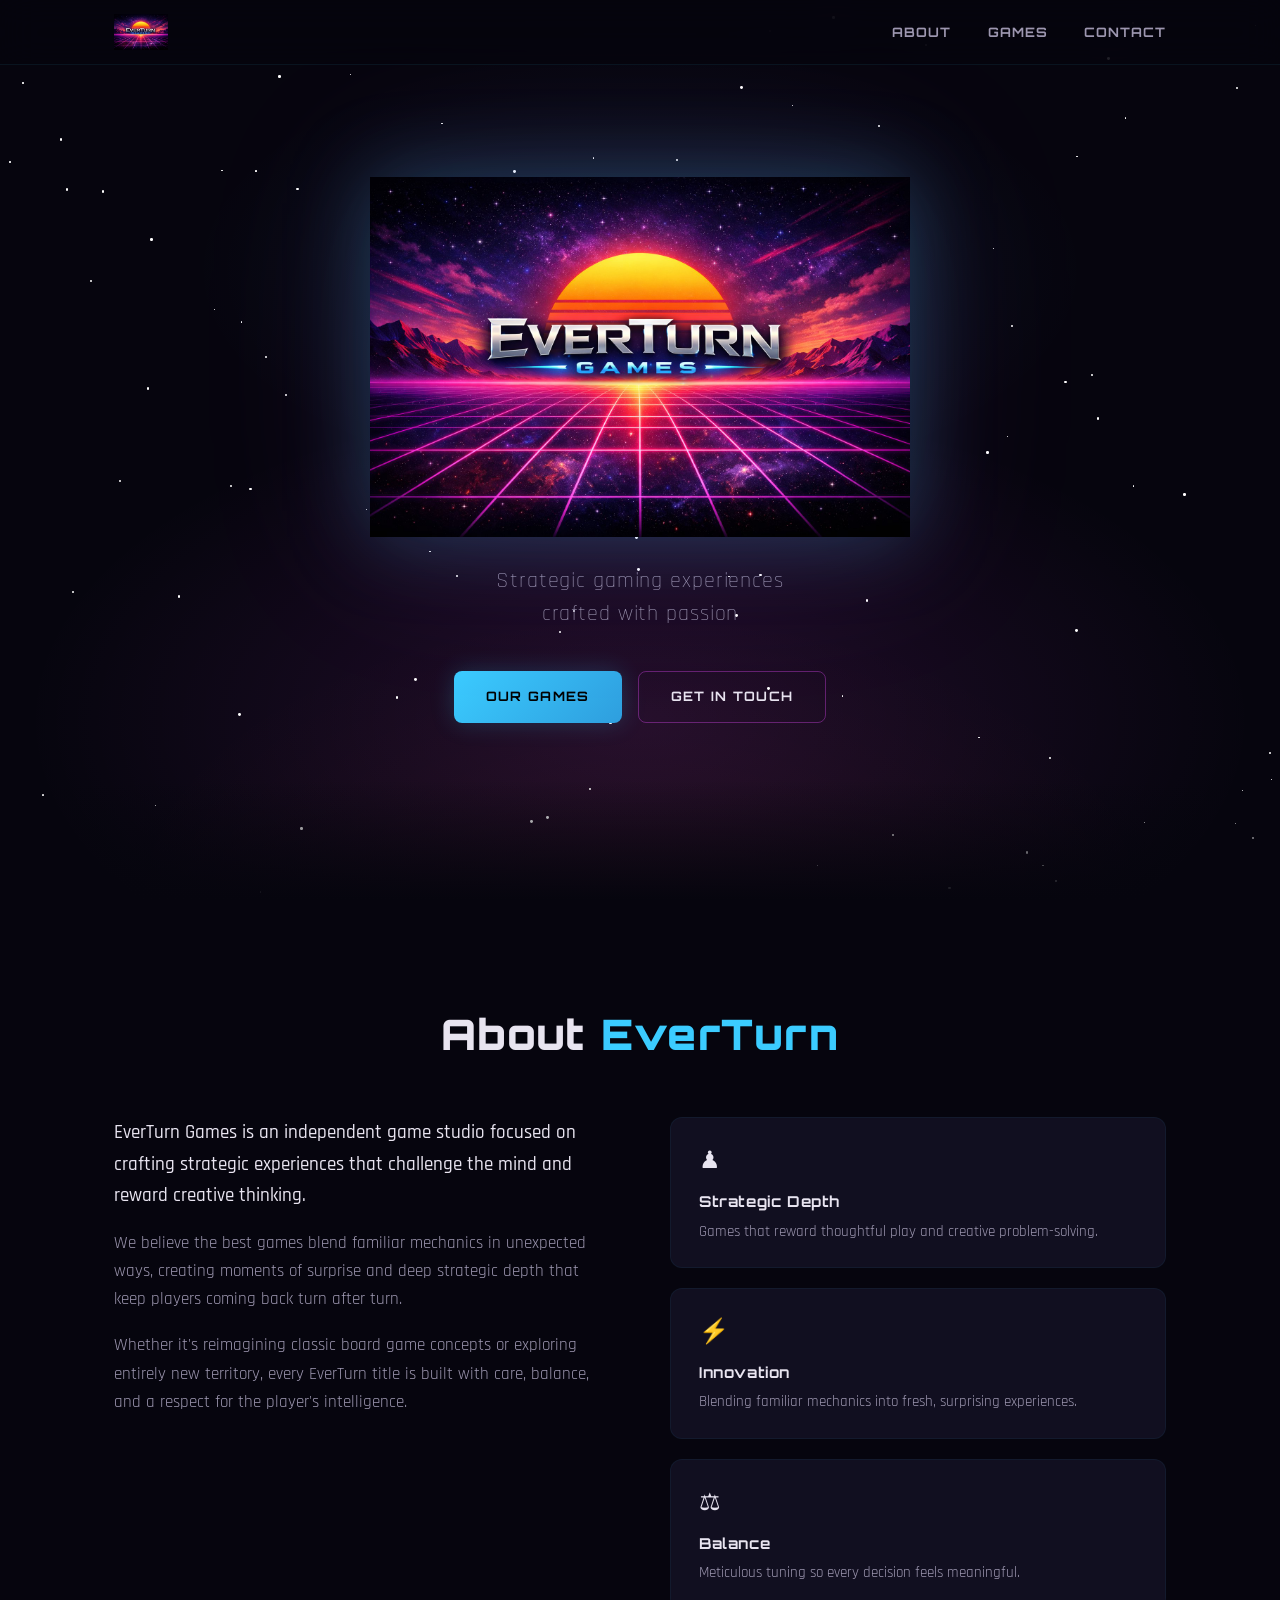
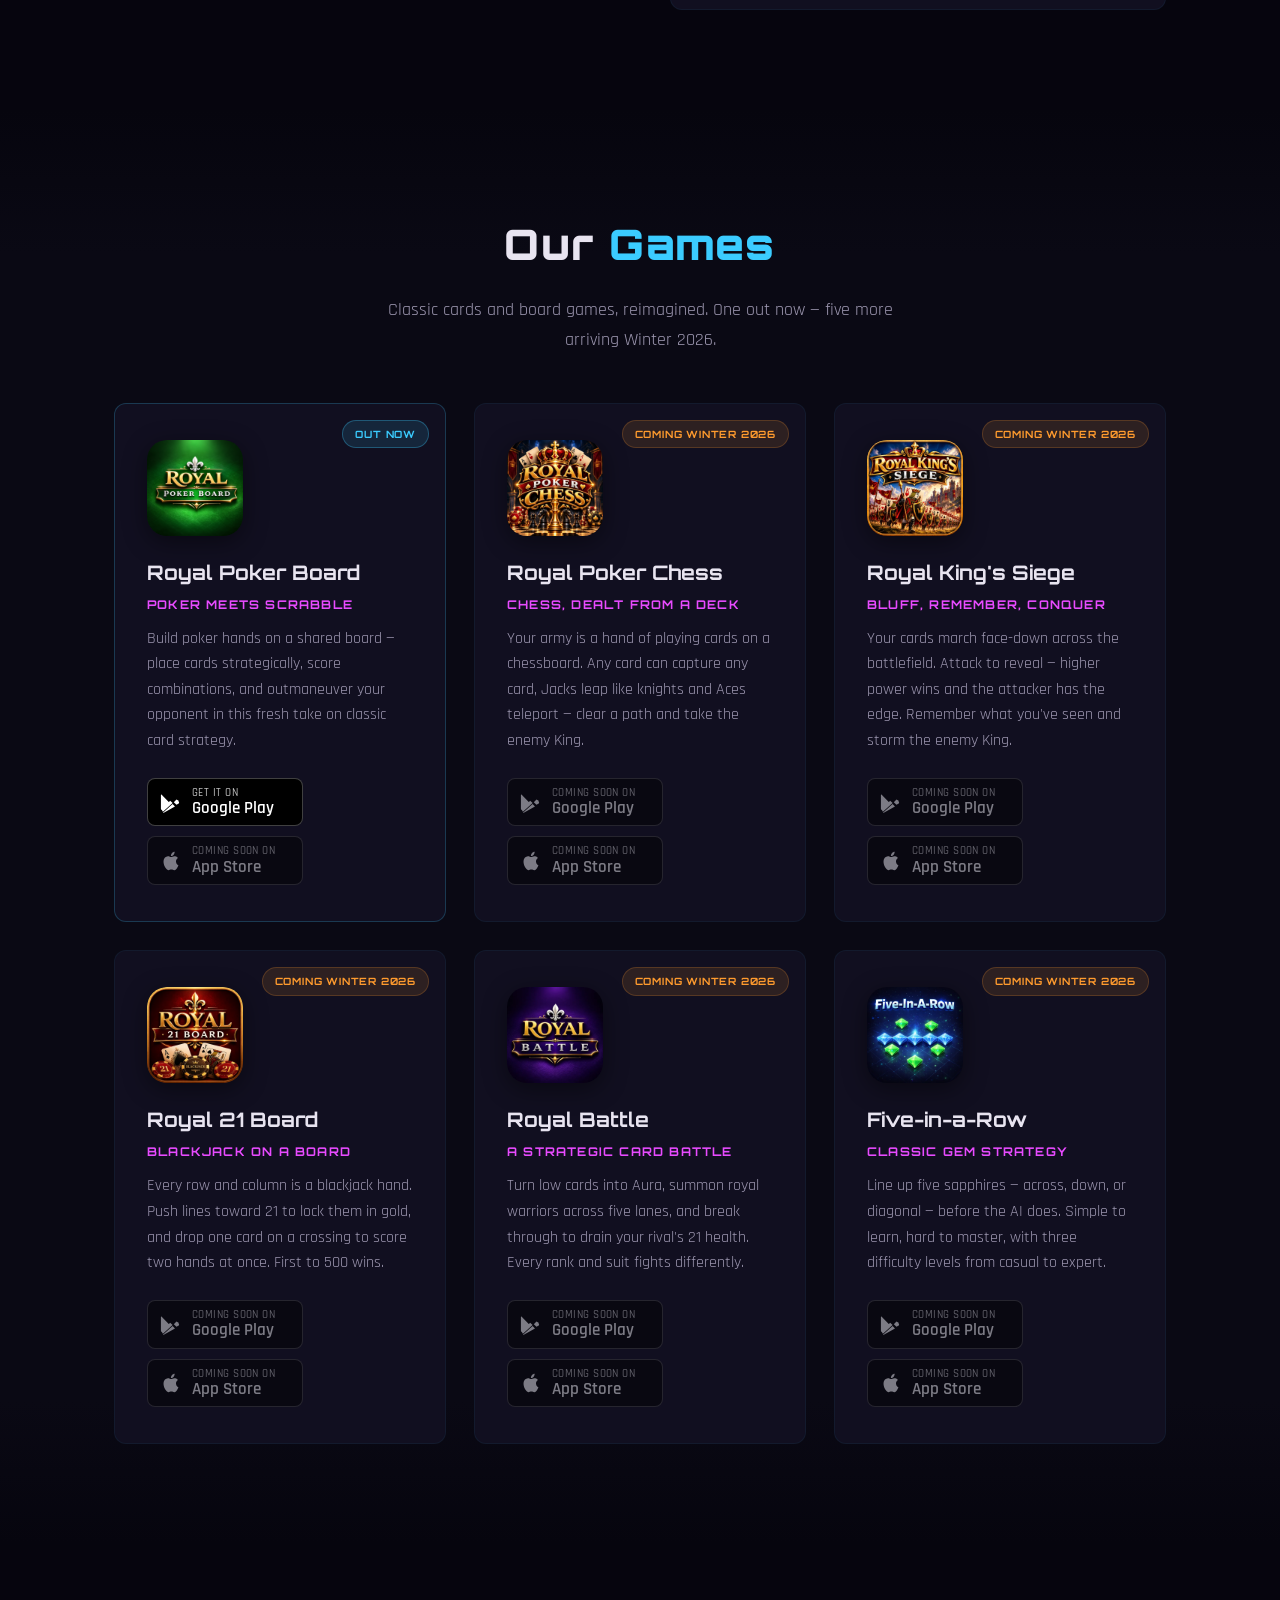
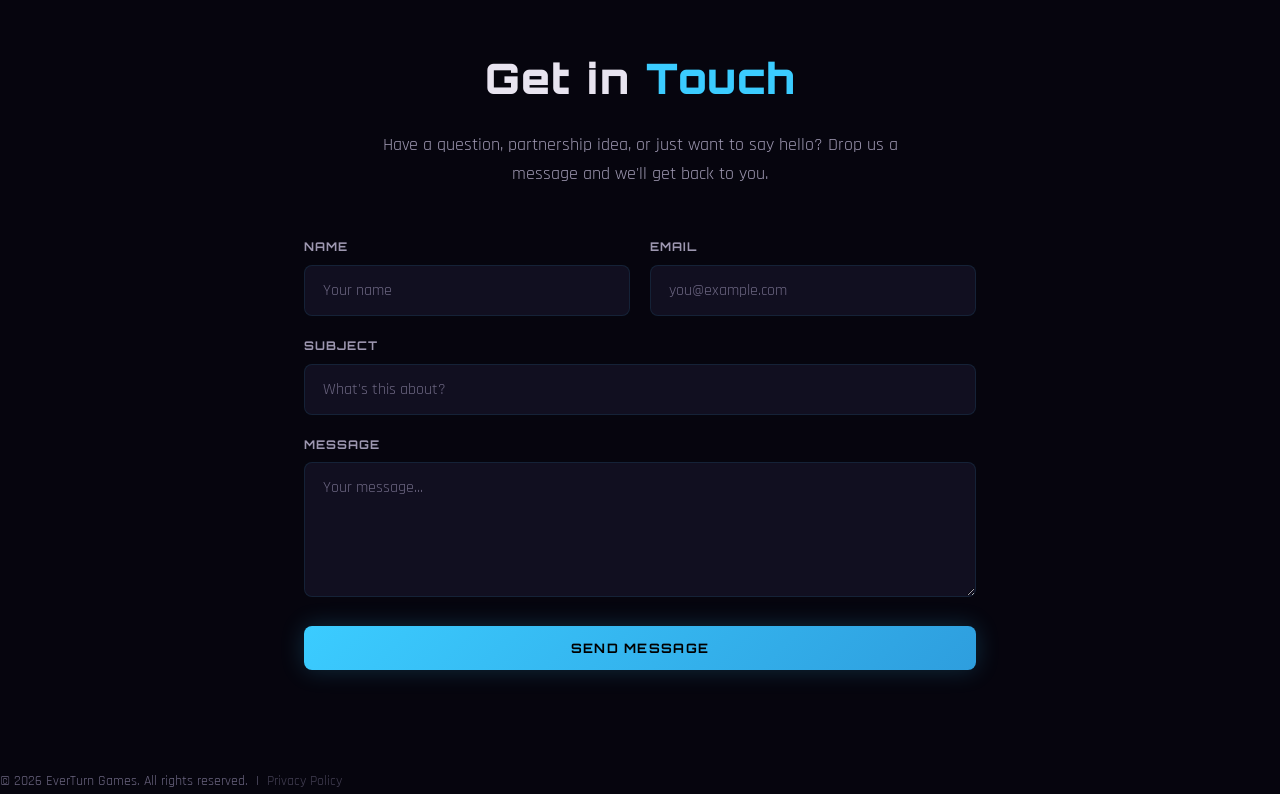
==== commit a3647ed6: "Add all six games to the Games section List Royal Poker Chess, Royal King's Siege, Royal 21 Board, R" ====
--- a/index.html
+++ b/index.html
@@ -85,34 +85,44 @@
       </div>
     </div>
   </section>
- 
   <!-- ═══════════════ GAMES ═══════════════ -->
+  <!--
+    HOW TO UPDATE A GAME CARD
+    • Each card has an id (e.g. #royal-21-board) so ads/posts can link
+      straight to it: https://everturngames.com/#royal-21-board
+    • When a store listing goes live, swap the
+        <div class="store-btn store-btn--soon"> ... <small>Coming Soon on</small>
+      for the live version (copy the Royal Poker Board Google Play <a> button),
+      and change the badge to <span class="badge badge--live">Out Now</span>.
+  -->
   <section class="section section-alt" id="games">
     <div class="container">
       <h2 class="section-title">Our <span class="accent">Games</span></h2>
+      <p class="section-subtitle">
+        Classic cards and board games, reimagined. One out now &mdash;
+        five more arriving Winter 2026.
+      </p>
       <div class="games-grid">
- 
-        <!-- ── ROYAL POKER BOARD ── -->
-        <div class="game-card game-card--live">
-          <div class="game-card-inner">
-            <!--
-              ICON PLACEMENT:
-              Put the Royal Poker Board icon image at:
-                images/royal-poker-board-icon.png
-              Recommended: 512×512 px PNG (same image you use for the app stores)
-            -->
-            <img
-              src="images/royal-poker-board-icon.png"
-              alt="Royal Poker Board icon"
-              class="game-card-icon-img"
-              onerror="this.style.display='none'; this.nextElementSibling.style.display='flex';"
-            >
-            <div class="game-card-icon" style="display:none;">👑</div>
- 
+
+        <!-- ── ROYAL POKER BOARD (LIVE) ── -->
+        <div class="game-card game-card--live" id="royal-poker-board">
+          <div class="game-card-inner">
+            <div class="game-card-head">
+              <img
+                src="images/royal-poker-board-icon.png"
+                alt="Royal Poker Board icon"
+                class="game-card-icon-img"
+                width="96" height="96"
+                onerror="this.style.display='none'; this.nextElementSibling.style.display='flex';"
+              >
+              <div class="game-card-icon" style="display:none;">👑</div>
+              <span class="badge badge--live">Out Now</span>
+            </div>
+
             <h3>Royal Poker Board</h3>
             <p class="game-tagline">Poker meets Scrabble</p>
             <p>Build poker hands on a shared board — place cards strategically, score combinations, and outmaneuver your opponent in this fresh take on classic card strategy.</p>
- 
+
             <div class="store-buttons">
               <!-- Google Play -->
               <a
@@ -129,7 +139,7 @@
                   Google Play
                 </span>
               </a>
- 
+
               <!-- App Store — Coming Soon -->
               <div class="store-btn store-btn--apple store-btn--soon">
                 <svg viewBox="0 0 24 24" xmlns="http://www.w3.org/2000/svg" aria-hidden="true">
@@ -143,16 +153,122 @@
             </div>
           </div>
         </div>
- 
-        <!-- ── MORE TO COME ── -->
-        <div class="game-card game-card--placeholder">
-          <div class="game-card-inner">
-            <div class="game-card-icon">🎲</div>
-            <h3>More to Come</h3>
-            <p>We're just getting started. Follow us for announcements on upcoming titles.</p>
-          </div>
-        </div>
- 
+
+        <!-- ── ROYAL POKER CHESS ── -->
+        <div class="game-card" id="royal-poker-chess">
+          <div class="game-card-inner">
+            <div class="game-card-head">
+              <img src="images/royal-poker-chess-icon.webp" alt="Royal Poker Chess icon" class="game-card-icon-img" width="96" height="96" loading="lazy">
+              <span class="badge">Coming Winter 2026</span>
+            </div>
+            <h3>Royal Poker Chess</h3>
+            <p class="game-tagline">Chess, dealt from a deck</p>
+            <p>Your army is a hand of playing cards on a chessboard. Any card can capture any card, Jacks leap like knights and Aces teleport — clear a path and take the enemy King.</p>
+            <div class="store-buttons">
+              <div class="store-btn store-btn--gplay store-btn--soon">
+                <svg viewBox="0 0 24 24" xmlns="http://www.w3.org/2000/svg" aria-hidden="true"><path d="M3.18 23.76c.3.17.65.19.98.07l12.18-7.03-2.61-2.61-10.55 9.57zm-1.68-20.3C1.19 3.8 1 4.18 1 4.64v14.72c0 .46.19.84.5 1.18l.07.07 8.24-8.24v-.2L1.57 3.93l-.07.07zM20.34 10.6l-2.34-1.35-2.93 2.93 2.93 2.93 2.37-1.37c.67-.39.67-1.76-.03-2.14zm-17.16 12.1l10.55-9.59-2.61-2.61L1.5 19.88l1.68 2.82z"/></svg>
+                <span><small>Coming Soon on</small>Google Play</span>
+              </div>
+              <div class="store-btn store-btn--apple store-btn--soon">
+                <svg viewBox="0 0 24 24" xmlns="http://www.w3.org/2000/svg" aria-hidden="true"><path d="M18.71 19.5c-.83 1.24-1.71 2.45-3.05 2.47-1.34.03-1.77-.79-3.29-.79-1.53 0-2 .77-3.27.82-1.31.05-2.3-1.32-3.14-2.53C4.25 17 2.94 12.45 4.7 9.39c.87-1.52 2.43-2.48 4.12-2.51 1.28-.02 2.5.87 3.29.87.78 0 2.26-1.07 3.8-.91.65.03 2.47.26 3.64 1.98-.09.06-2.17 1.28-2.15 3.81.03 3.02 2.65 4.03 2.68 4.04-.03.07-.42 1.44-1.38 2.83M13 3.5c.73-.83 1.94-1.46 2.94-1.5.13 1.17-.34 2.35-1.04 3.19-.69.85-1.83 1.51-2.95 1.42-.15-1.15.41-2.35 1.05-3.11z"/></svg>
+                <span><small>Coming Soon on</small>App Store</span>
+              </div>
+            </div>
+          </div>
+        </div>
+
+        <!-- ── ROYAL KING'S SIEGE ── -->
+        <div class="game-card" id="royal-kings-siege">
+          <div class="game-card-inner">
+            <div class="game-card-head">
+              <img src="images/royal-kings-siege-icon.webp" alt="Royal King's Siege icon" class="game-card-icon-img" width="96" height="96" loading="lazy">
+              <span class="badge">Coming Winter 2026</span>
+            </div>
+            <h3>Royal King's Siege</h3>
+            <p class="game-tagline">Bluff, remember, conquer</p>
+            <p>Your cards march face-down across the battlefield. Attack to reveal — higher power wins and the attacker has the edge. Remember what you've seen and storm the enemy King.</p>
+            <div class="store-buttons">
+              <div class="store-btn store-btn--gplay store-btn--soon">
+                <svg viewBox="0 0 24 24" xmlns="http://www.w3.org/2000/svg" aria-hidden="true"><path d="M3.18 23.76c.3.17.65.19.98.07l12.18-7.03-2.61-2.61-10.55 9.57zm-1.68-20.3C1.19 3.8 1 4.18 1 4.64v14.72c0 .46.19.84.5 1.18l.07.07 8.24-8.24v-.2L1.57 3.93l-.07.07zM20.34 10.6l-2.34-1.35-2.93 2.93 2.93 2.93 2.37-1.37c.67-.39.67-1.76-.03-2.14zm-17.16 12.1l10.55-9.59-2.61-2.61L1.5 19.88l1.68 2.82z"/></svg>
+                <span><small>Coming Soon on</small>Google Play</span>
+              </div>
+              <div class="store-btn store-btn--apple store-btn--soon">
+                <svg viewBox="0 0 24 24" xmlns="http://www.w3.org/2000/svg" aria-hidden="true"><path d="M18.71 19.5c-.83 1.24-1.71 2.45-3.05 2.47-1.34.03-1.77-.79-3.29-.79-1.53 0-2 .77-3.27.82-1.31.05-2.3-1.32-3.14-2.53C4.25 17 2.94 12.45 4.7 9.39c.87-1.52 2.43-2.48 4.12-2.51 1.28-.02 2.5.87 3.29.87.78 0 2.26-1.07 3.8-.91.65.03 2.47.26 3.64 1.98-.09.06-2.17 1.28-2.15 3.81.03 3.02 2.65 4.03 2.68 4.04-.03.07-.42 1.44-1.38 2.83M13 3.5c.73-.83 1.94-1.46 2.94-1.5.13 1.17-.34 2.35-1.04 3.19-.69.85-1.83 1.51-2.95 1.42-.15-1.15.41-2.35 1.05-3.11z"/></svg>
+                <span><small>Coming Soon on</small>App Store</span>
+              </div>
+            </div>
+          </div>
+        </div>
+
+        <!-- ── ROYAL 21 BOARD ── -->
+        <div class="game-card" id="royal-21-board">
+          <div class="game-card-inner">
+            <div class="game-card-head">
+              <img src="images/royal-21-board-icon.webp" alt="Royal 21 Board icon" class="game-card-icon-img" width="96" height="96" loading="lazy">
+              <span class="badge">Coming Winter 2026</span>
+            </div>
+            <h3>Royal 21 Board</h3>
+            <p class="game-tagline">Blackjack on a board</p>
+            <p>Every row and column is a blackjack hand. Push lines toward 21 to lock them in gold, and drop one card on a crossing to score two hands at once. First to 500 wins.</p>
+            <div class="store-buttons">
+              <div class="store-btn store-btn--gplay store-btn--soon">
+                <svg viewBox="0 0 24 24" xmlns="http://www.w3.org/2000/svg" aria-hidden="true"><path d="M3.18 23.76c.3.17.65.19.98.07l12.18-7.03-2.61-2.61-10.55 9.57zm-1.68-20.3C1.19 3.8 1 4.18 1 4.64v14.72c0 .46.19.84.5 1.18l.07.07 8.24-8.24v-.2L1.57 3.93l-.07.07zM20.34 10.6l-2.34-1.35-2.93 2.93 2.93 2.93 2.37-1.37c.67-.39.67-1.76-.03-2.14zm-17.16 12.1l10.55-9.59-2.61-2.61L1.5 19.88l1.68 2.82z"/></svg>
+                <span><small>Coming Soon on</small>Google Play</span>
+              </div>
+              <div class="store-btn store-btn--apple store-btn--soon">
+                <svg viewBox="0 0 24 24" xmlns="http://www.w3.org/2000/svg" aria-hidden="true"><path d="M18.71 19.5c-.83 1.24-1.71 2.45-3.05 2.47-1.34.03-1.77-.79-3.29-.79-1.53 0-2 .77-3.27.82-1.31.05-2.3-1.32-3.14-2.53C4.25 17 2.94 12.45 4.7 9.39c.87-1.52 2.43-2.48 4.12-2.51 1.28-.02 2.5.87 3.29.87.78 0 2.26-1.07 3.8-.91.65.03 2.47.26 3.64 1.98-.09.06-2.17 1.28-2.15 3.81.03 3.02 2.65 4.03 2.68 4.04-.03.07-.42 1.44-1.38 2.83M13 3.5c.73-.83 1.94-1.46 2.94-1.5.13 1.17-.34 2.35-1.04 3.19-.69.85-1.83 1.51-2.95 1.42-.15-1.15.41-2.35 1.05-3.11z"/></svg>
+                <span><small>Coming Soon on</small>App Store</span>
+              </div>
+            </div>
+          </div>
+        </div>
+
+        <!-- ── ROYAL BATTLE ── -->
+        <div class="game-card" id="royal-battle">
+          <div class="game-card-inner">
+            <div class="game-card-head">
+              <img src="images/royal-battle-icon.webp" alt="Royal Battle logo" class="game-card-icon-img" width="96" height="96" loading="lazy">
+              <span class="badge">Coming Winter 2026</span>
+            </div>
+            <h3>Royal Battle</h3>
+            <p class="game-tagline">A strategic card battle</p>
+            <p>Turn low cards into Aura, summon royal warriors across five lanes, and break through to drain your rival's 21 health. Every rank and suit fights differently.</p>
+            <div class="store-buttons">
+              <div class="store-btn store-btn--gplay store-btn--soon">
+                <svg viewBox="0 0 24 24" xmlns="http://www.w3.org/2000/svg" aria-hidden="true"><path d="M3.18 23.76c.3.17.65.19.98.07l12.18-7.03-2.61-2.61-10.55 9.57zm-1.68-20.3C1.19 3.8 1 4.18 1 4.64v14.72c0 .46.19.84.5 1.18l.07.07 8.24-8.24v-.2L1.57 3.93l-.07.07zM20.34 10.6l-2.34-1.35-2.93 2.93 2.93 2.93 2.37-1.37c.67-.39.67-1.76-.03-2.14zm-17.16 12.1l10.55-9.59-2.61-2.61L1.5 19.88l1.68 2.82z"/></svg>
+                <span><small>Coming Soon on</small>Google Play</span>
+              </div>
+              <div class="store-btn store-btn--apple store-btn--soon">
+                <svg viewBox="0 0 24 24" xmlns="http://www.w3.org/2000/svg" aria-hidden="true"><path d="M18.71 19.5c-.83 1.24-1.71 2.45-3.05 2.47-1.34.03-1.77-.79-3.29-.79-1.53 0-2 .77-3.27.82-1.31.05-2.3-1.32-3.14-2.53C4.25 17 2.94 12.45 4.7 9.39c.87-1.52 2.43-2.48 4.12-2.51 1.28-.02 2.5.87 3.29.87.78 0 2.26-1.07 3.8-.91.65.03 2.47.26 3.64 1.98-.09.06-2.17 1.28-2.15 3.81.03 3.02 2.65 4.03 2.68 4.04-.03.07-.42 1.44-1.38 2.83M13 3.5c.73-.83 1.94-1.46 2.94-1.5.13 1.17-.34 2.35-1.04 3.19-.69.85-1.83 1.51-2.95 1.42-.15-1.15.41-2.35 1.05-3.11z"/></svg>
+                <span><small>Coming Soon on</small>App Store</span>
+              </div>
+            </div>
+          </div>
+        </div>
+
+        <!-- ── FIVE-IN-A-ROW ── -->
+        <div class="game-card" id="five-in-a-row">
+          <div class="game-card-inner">
+            <div class="game-card-head">
+              <img src="images/five-in-a-row-icon.webp" alt="Five-in-a-Row icon" class="game-card-icon-img" width="96" height="96" loading="lazy">
+              <span class="badge">Coming Winter 2026</span>
+            </div>
+            <h3>Five-in-a-Row</h3>
+            <p class="game-tagline">Classic gem strategy</p>
+            <p>Line up five sapphires — across, down, or diagonal — before the AI does. Simple to learn, hard to master, with three difficulty levels from casual to expert.</p>
+            <div class="store-buttons">
+              <div class="store-btn store-btn--gplay store-btn--soon">
+                <svg viewBox="0 0 24 24" xmlns="http://www.w3.org/2000/svg" aria-hidden="true"><path d="M3.18 23.76c.3.17.65.19.98.07l12.18-7.03-2.61-2.61-10.55 9.57zm-1.68-20.3C1.19 3.8 1 4.18 1 4.64v14.72c0 .46.19.84.5 1.18l.07.07 8.24-8.24v-.2L1.57 3.93l-.07.07zM20.34 10.6l-2.34-1.35-2.93 2.93 2.93 2.93 2.37-1.37c.67-.39.67-1.76-.03-2.14zm-17.16 12.1l10.55-9.59-2.61-2.61L1.5 19.88l1.68 2.82z"/></svg>
+                <span><small>Coming Soon on</small>Google Play</span>
+              </div>
+              <div class="store-btn store-btn--apple store-btn--soon">
+                <svg viewBox="0 0 24 24" xmlns="http://www.w3.org/2000/svg" aria-hidden="true"><path d="M18.71 19.5c-.83 1.24-1.71 2.45-3.05 2.47-1.34.03-1.77-.79-3.29-.79-1.53 0-2 .77-3.27.82-1.31.05-2.3-1.32-3.14-2.53C4.25 17 2.94 12.45 4.7 9.39c.87-1.52 2.43-2.48 4.12-2.51 1.28-.02 2.5.87 3.29.87.78 0 2.26-1.07 3.8-.91.65.03 2.47.26 3.64 1.98-.09.06-2.17 1.28-2.15 3.81.03 3.02 2.65 4.03 2.68 4.04-.03.07-.42 1.44-1.38 2.83M13 3.5c.73-.83 1.94-1.46 2.94-1.5.13 1.17-.34 2.35-1.04 3.19-.69.85-1.83 1.51-2.95 1.42-.15-1.15.41-2.35 1.05-3.11z"/></svg>
+                <span><small>Coming Soon on</small>App Store</span>
+              </div>
+            </div>
+          </div>
+        </div>
+
       </div>
     </div>
   </section>
@@ -198,7 +314,7 @@
   <!-- ═══════════════ FOOTER ═══════════════ -->
   <footer>
     <p class="footer-text">
-      &copy; 2025 EverTurn Games. All rights reserved.
+      &copy; 2026 EverTurn Games. All rights reserved.
       &nbsp;|&nbsp;
       <a href="privacy-policy.html" style="color:inherit; opacity:0.6; text-decoration:none;">Privacy Policy</a>
     </p>
--- a/style.css
+++ b/style.css
@@ -364,6 +364,89 @@
   background: rgba(255, 155, 46, 0.12);
   color: var(--neon-orange);
   border: 1px solid rgba(255, 155, 46, 0.2);
+}
+.badge--live {
+  background: rgba(59, 204, 255, 0.12);
+  color: var(--neon-blue);
+  border-color: rgba(59, 204, 255, 0.3);
+}
+
+.game-card { display: flex; flex-direction: column; }
+.game-card-inner {
+  display: flex;
+  flex-direction: column;
+  flex: 1;
+}
+.game-card--live { border-color: rgba(59, 204, 255, 0.22); }
+.game-card { position: relative; }
+.game-card-head { margin-bottom: 20px; }
+.game-card-head .badge {
+  position: absolute;
+  top: 16px;
+  right: 16px;
+  font-size: 10px;
+  letter-spacing: 0.08em;
+  padding: 5px 12px;
+  white-space: nowrap;
+}
+.game-card-icon-img {
+  width: 96px;
+  height: 96px;
+  object-fit: cover;
+  border-radius: 20px;
+  box-shadow: 0 6px 24px rgba(0, 0, 0, 0.45);
+}
+.game-card .game-tagline {
+  font-family: var(--font-display);
+  font-size: 12px;
+  font-weight: 700;
+  letter-spacing: 0.1em;
+  text-transform: uppercase;
+  color: var(--neon-pink);
+  margin: -6px 0 12px;
+}
+
+/* ── Store buttons ── */
+.store-buttons {
+  display: flex;
+  flex-wrap: wrap;
+  gap: 10px;
+  margin-top: auto;
+  padding-top: 8px;
+}
+.store-btn {
+  display: inline-flex;
+  align-items: center;
+  gap: 10px;
+  min-width: 156px;
+  padding: 8px 16px 8px 12px;
+  border-radius: var(--radius-sm);
+  background: #000;
+  color: #fff;
+  border: 1px solid rgba(255, 255, 255, 0.25);
+  font-family: var(--font-body);
+  font-size: 17px;
+  font-weight: 600;
+  line-height: 1.1;
+  transition: border-color 0.25s, box-shadow 0.25s, transform 0.25s;
+}
+.store-btn svg { width: 22px; height: 22px; fill: currentColor; flex-shrink: 0; }
+.store-btn small {
+  display: block;
+  font-size: 11px;
+  font-weight: 500;
+  opacity: 0.75;
+  text-transform: uppercase;
+  letter-spacing: 0.04em;
+}
+a.store-btn:hover {
+  border-color: var(--neon-blue);
+  box-shadow: 0 0 18px rgba(59, 204, 255, 0.25);
+  transform: translateY(-2px);
+}
+.store-btn--soon {
+  opacity: 0.45;
+  cursor: default;
 }
 
 
@@ -449,7 +532,8 @@
 /* Stagger children */
 .value-card:nth-child(2) { transition-delay: 0.1s; }
 .value-card:nth-child(3) { transition-delay: 0.2s; }
-.game-card:nth-child(2) { transition-delay: 0.12s; }
+.game-card:nth-child(3n+2) { transition-delay: 0.12s; }
+.game-card:nth-child(3n)   { transition-delay: 0.24s; }
 
 
 /* ═══════════════ RESPONSIVE ═══════════════ */
